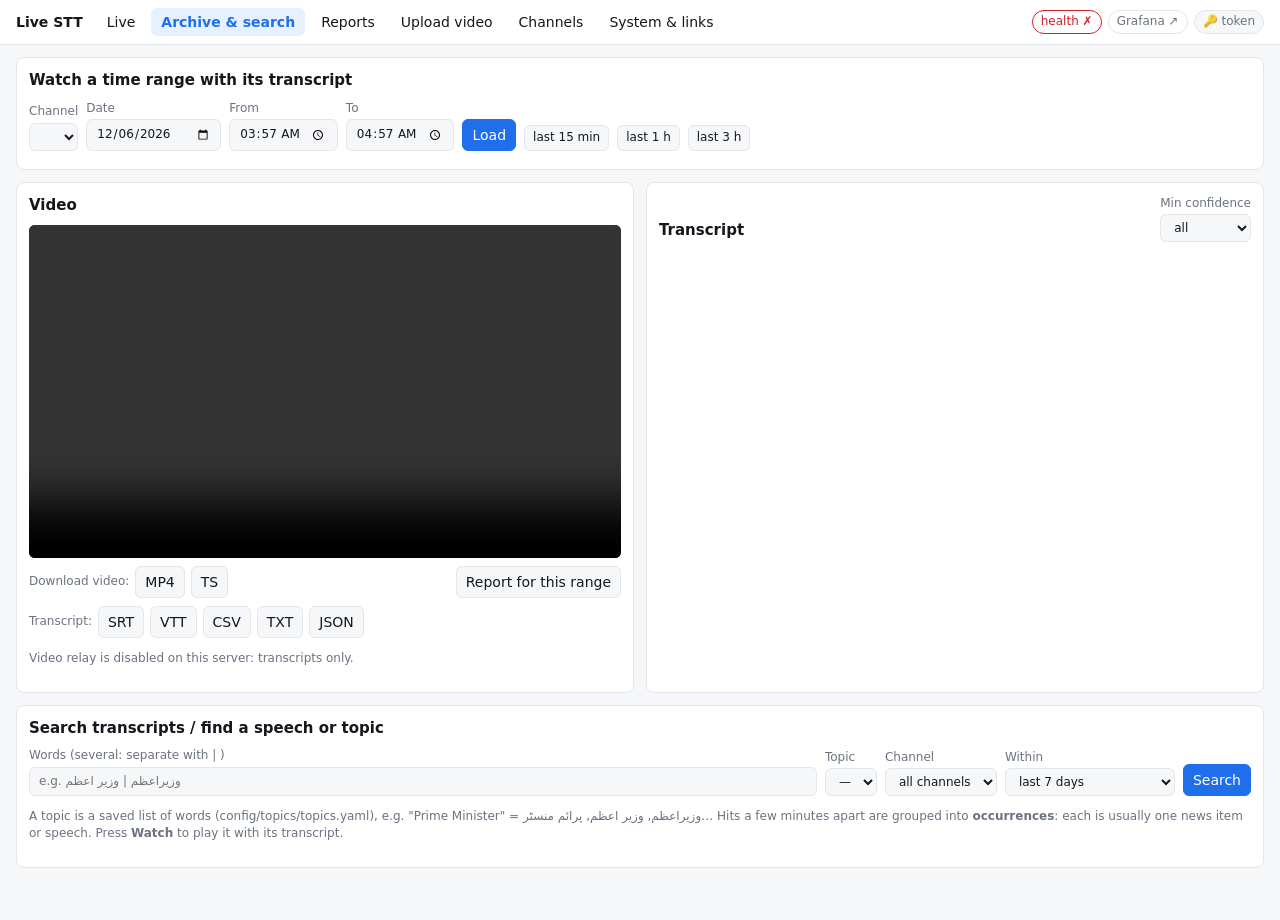
==== ui/archive.html @ d4fa14e3 "v0.2.0: video archive and time-range replay, search topics, reports, uploads, channel management, sy" ====
<!doctype html>
<html lang="en">
<head>
<meta charset="utf-8">
<meta name="viewport" content="width=device-width, initial-scale=1">
<title>Archive &amp; Search</title>
<link href="https://fonts.googleapis.com/css2?family=Noto+Nastaliq+Urdu:wght@400;600&display=swap" rel="stylesheet">
<link rel="stylesheet" href="/ui/common.css">
<script src="/ui/vendor/hls.min.js"></script>
<script src="/ui/common.js"></script>
<style>
  .quick button { font-size: 12px; padding: 3px 8px; }
  .clusters .cl { display: grid; grid-template-columns: minmax(0, 1fr) auto; gap: 8px; align-items: center; padding: 6px 4px; border-bottom: 1px solid var(--line); }
  .clusters .cl .p { font-family: "Noto Nastaliq Urdu", serif; unicode-bidi: plaintext; font-size: 15px; line-height: 2; overflow: hidden; text-overflow: ellipsis; white-space: nowrap; }
  .hits { max-height: 50vh; overflow-y: auto; }
  .cov { font-size: 12px; }
  .tools { display: flex; flex-wrap: wrap; gap: 6px; align-items: center; margin-top: 8px; }
  .tools .grow { flex: 1; }
</style>
</head>
<body>
<div class="wrap">
  <div class="card">
    <h2>Watch a time range with its transcript</h2>
    <div class="row">
      <label>Channel <select id="ch"></select></label>
      <label>Date <input id="date" type="date"></label>
      <label>From <input id="from" type="time"></label>
      <label>To <input id="to" type="time"></label>
      <button id="load" class="primary">Load</button>
      <span class="quick row">
        <button data-q="900">last 15 min</button><button data-q="3600">last 1 h</button>
        <button data-q="10800">last 3 h</button>
      </span>
    </div>
    <div class="cov muted" id="cov" style="margin-top:6px"></div>
  </div>

  <div class="grid2">
    <div class="card">
      <h2 id="vtitle">Video</h2>
      <div class="vid"><video id="video" controls playsinline></video><div class="msg" id="vmsg"></div></div>
      <div class="tools">
        <span class="muted small">Download video:</span>
        <button data-clip="mp4">MP4</button><button data-clip="ts">TS</button>
        <span class="grow"></span>
        <button id="reportBtn" title="Open a report for this channel and time range">Report for this range</button>
      </div>
      <div class="tools">
        <span class="muted small">Transcript:</span>
        <button data-f="srt">SRT</button><button data-f="vtt">VTT</button><button data-f="csv">CSV</button>
        <button data-f="txt">TXT</button><button data-f="json">JSON</button>
      </div>
      <p class="muted small" id="vnote">Pick a channel and a time range. Video is kept for the archive period configured on the server; transcripts are kept in the database.</p>
    </div>
    <div class="card">
      <div class="row" style="justify-content:space-between">
        <h2 id="ttitle" style="margin:0">Transcript</h2>
        <label>Min confidence
          <select id="minconf"><option value="0" selected>all</option><option value="0.8">≥ 80%</option><option value="0.9">≥ 90%</option></select>
        </label>
      </div>
      <div class="small muted" id="tinfo"></div>
      <div class="lines" id="lines"></div>
    </div>
  </div>

  <div class="card">
    <h2>Search transcripts / find a speech or topic</h2>
    <div class="row">
      <label style="flex:2 1 260px">Words (several: separate with | ) <input id="q" dir="auto" placeholder="e.g. وزیراعظم | وزیر اعظم"></label>
      <label>Topic <select id="topic"><option value="">—</option></select></label>
      <label>Channel <select id="sch"><option value="">all channels</option></select></label>
      <label>Within <select id="swin">
        <option value="range">the time range above</option><option value="86400">last 24 h</option>
        <option value="604800" selected>last 7 days</option><option value="">all time</option></select></label>
      <button id="go" class="primary">Search</button>
    </div>
    <p class="small muted">A topic is a saved list of words (config/topics/topics.yaml), e.g. "Prime Minister" = وزیراعظم, وزیر اعظم, پرائم منسٹر… Hits a few minutes apart are grouped into <b>occurrences</b>: each is usually one news item or speech. Press <b>Watch</b> to play it with its transcript.</p>
    <div id="sres"></div>
  </div>
</div>
<script>
"use strict";
nav("archive");
const $ = (id) => document.getElementById(id);
const video = $("video"), lines = $("lines");
const params = new URLSearchParams(location.search);
let hls = null, cur = null, sents = [], terms = [];   // cur = {cid, t0, t1, seekT}

function vmsg(t) { $("vmsg").textContent = t || ""; $("vmsg").style.display = t ? "block" : "none"; }
function setInputs(t0, t1) { const [d, a] = toInputs(t0), [, b] = toInputs(t1); $("date").value = d; $("from").value = a; $("to").value = b; }
function readRange() {
  const t0 = fromInputs($("date").value, $("from").value);
  let t1 = fromInputs($("date").value, $("to").value);
  if (t0 == null || t1 == null) throw new Error("set date, from and to");
  if (t1 <= t0) t1 += 86400;   // e.g. 23:00 → 01:00 crosses midnight
  return [t0, t1];
}

async function init() {
  const cfg = await loadConfig();
  const chans = await channelList();
  for (const sel of [$("ch"), $("sch")]) for (const c of chans) sel.add(new Option(`${c.name} (${c.id})`, c.id));
  try { for (const t of await api("/topics")) $("topic").add(new Option(t.name, t.name)); } catch (e) { /* none */ }
  const ah = (cfg.relay || {}).archive_hours || 0;
  $("vnote").textContent = !(cfg.relay || {}).enabled ? "Video relay is disabled on this server: transcripts only."
    : ah > 0 ? `Video is archived for ${ah} h; transcripts are kept in the database. Range limit ${fmtDur((cfg.relay || {}).max_clip_s)}.`
    : `No video archive configured (relay.archive_hours = 0): only the last ${fmtDur((cfg.relay || {}).window_s)} of video can be replayed.`;
  const ch = params.get("ch"), t = parseFloat(params.get("t")), f = parseFloat(params.get("from")), to = parseFloat(params.get("to"));
  if (ch) $("ch").value = ch;
  if (ch && !isNaN(t)) { setInputs(t - 120, t + 600); load(t); }
  else if (ch && !isNaN(f) && !isNaN(to)) { setInputs(f, to); load(f); }
  else { const now = Date.now() / 1000; setInputs(now - 3600, now); }
  coverage();
}

async function coverage() {
  const cid = $("ch").value; if (!cid) return;
  try {
    const j = await api(`/channels/${encodeURIComponent(cid)}/video/coverage`);
    $("cov").textContent = j.spans.length
      ? "Video available: " + j.spans.slice(-6).map(s => `${fmtDateTime(s.from_utc)} → ${fmtLocal(s.to_utc)}`).join(" · ") + ` (${fmtDur(j.seconds)})`
      : "No archived video for this channel yet.";
  } catch (e) { $("cov").textContent = ""; }
}

async function fetchRows(cid, t0, t1) {   // newest-first pages of ≤ 1000 segments
  let to = t1, all = [];
  for (let page = 0; page < 30; page++) {
    const q = new URLSearchParams({ from: String(t0), to: String(to), limit: "1000" });
    const rows = await api(`/channels/${encodeURIComponent(cid)}/transcripts?${q}`);
    all = rows.concat(all);
    if (rows.length < 1000) break;
    to = rows[0].start_utc;
  }
  const seen = new Map();
  for (const r of all) seen.set(r.segment_id, r);
  return [...seen.values()];
}

async function load(seekT) {
  let t0, t1;
  try { [t0, t1] = readRange(); } catch (e) { toast(e.message, true); return; }
  const cid = $("ch").value;
  if (!cid) { toast("no channel", true); return; }
  cur = { cid, t0, t1 };
  $("vtitle").textContent = `Video · ${cid} · ${fmtDateTime(t0)} → ${fmtLocal(t1)}`;
  history.replaceState(null, "", `?ch=${encodeURIComponent(cid)}&from=${t0}&to=${t1}`);
  // video
  if (hls) { hls.destroy(); hls = null; }
  video.removeAttribute("src"); vmsg("");
  const src = `/hls/${encodeURIComponent(cid)}/archive.m3u8?from=${t0}&to=${t1}`;
  try {
    const r = await fetch(src, { method: "GET" });
    if (!r.ok) { const j = await r.json().catch(() => ({})); vmsg(j.detail || "no video for this range"); }
    else {
      hls = hlsPlay(video, src, vmsg);
      const seek = () => { if (seekT && !hlsSeekEpoch(hls, video, seekT)) vmsg(`no video at ${fmtLocal(seekT)}`); };
      if (hls) hls.once(Hls.Events.LEVEL_LOADED, () => setTimeout(seek, 50)); else video.addEventListener("loadedmetadata", seek, { once: true });
    }
  } catch (e) { vmsg("video unavailable"); }
  // transcript
  $("tinfo").textContent = "loading…";
  try {
    const rows = await fetchRows(cid, t0, t1);
    sents = assemble(rows);
    renderT();
    $("tinfo").textContent = `${sents.length} sentences · ${rows.length} segments` + (rows.length ? "" : " — nothing was transcribed in this range");
    if (seekT) setTimeout(() => markPlaying(lines, seekT), 100);
  } catch (e) { $("tinfo").textContent = "error: " + e.message; }
}
function renderT() {
  const hidden = sentenceRows(lines, sents, {
    terms, minConf: parseFloat($("minconf").value) || 0,
    label: (s) => fmtLocal(s.s),
    onClick: (s) => { if (!hlsSeekEpoch(hls, video, s.s)) vmsg(`no video at ${fmtLocal(s.s)}`); else { vmsg(""); video.play().catch(() => {}); } markPlaying(lines, s.s); },
  });
  if (hidden) $("tinfo").textContent += ` · ${hidden} below the confidence filter hidden`;
}
video.addEventListener("timeupdate", () => { const t = hlsTimeToEpoch(hls, video); if (t) markPlaying(lines, t); });

// buttons
$("load").onclick = () => { terms = []; load(); };
$("ch").onchange = coverage;
$("minconf").onchange = renderT;
for (const b of document.querySelectorAll("[data-q]")) b.onclick = () => { const now = Date.now() / 1000; setInputs(now - +b.dataset.q, now); terms = []; load(); };
for (const b of document.querySelectorAll("[data-clip]")) b.onclick = () => {
  if (!cur) return toast("load a range first", true);
  location.href = `/channels/${encodeURIComponent(cur.cid)}/clip?from=${cur.t0}&to=${cur.t1}&format=${b.dataset.clip}`;
};
for (const b of document.querySelectorAll("[data-f]")) b.onclick = () => {
  if (!cur) return toast("load a range first", true);
  const q = new URLSearchParams({ format: b.dataset.f, from: String(cur.t0), to: String(cur.t1), tz: localTz(), min_conf: $("minconf").value });
  location.href = `/channels/${encodeURIComponent(cur.cid)}/export?${q}`;
};
$("reportBtn").onclick = () => {
  if (!cur) return toast("load a range first", true);
  window.open(`/reports?${new URLSearchParams({ channel: cur.cid, from: String(cur.t0), to: String(cur.t1), tz: localTz(), transcript: "true" })}`, "_blank");
};

// search
async function search() {
  const q = $("q").value.trim(), topic = $("topic").value;
  if (!q && !topic) return toast("type words or pick a topic", true);
  const p = new URLSearchParams({ limit: "1000" });
  if (q) p.set("q", q);
  if (topic) p.set("topic", topic);
  if ($("sch").value) p.set("channel", $("sch").value);
  const w = $("swin").value;
  if (w === "range") { try { const [a, b] = readRange(); p.set("from", a); p.set("to", b); } catch (e) { return toast(e.message, true); } }
  else if (w) p.set("from", String(Date.now() / 1000 - +w));
  const box = $("sres");
  box.textContent = "searching…";
  try {
    const j = await api("/search?" + p);
    terms = (j.terms || []).filter(Boolean);
    box.replaceChildren();
    const h = document.createElement("h3");
    h.textContent = `${j.results.length}${j.truncated ? "+" : ""} matching lines in ${j.clusters.length} occurrence(s)`;
    box.appendChild(h);
    const cl = document.createElement("div"); cl.className = "clusters";
    for (const c of j.clusters.slice(0, 50)) {
      const d = document.createElement("div"); d.className = "cl";
      d.innerHTML = `<div><b></b> <span class="muted small"></span><div class="p" dir="auto"></div></div><button class="primary">▶ Watch</button>`;
      d.querySelector("b").textContent = `${fmtDateTime(c.start_utc)} → ${fmtLocal(c.end_utc)}`;
      d.querySelector(".muted").textContent = `${c.channel_id} · ${c.hits} mention(s) · ${fmtDur(c.end_utc - c.start_utc)}`;
      highlightTerms(d.querySelector(".p"), c.preview, terms);
      d.querySelector("button").onclick = () => watch(c.channel_id, c.start_utc - 30, c.end_utc + 60, c.start_utc);
      cl.appendChild(d);
    }
    box.appendChild(cl);
    const h2 = document.createElement("h3"); h2.textContent = "All matching lines (newest first)"; box.appendChild(h2);
    const hits = document.createElement("div"); hits.className = "hits";
    for (const r of j.results) {
      const s = document.createElement("div"); s.className = "sent";
      s.innerHTML = `<span class="t"><span></span><small></small></span><span class="txt" dir="auto"></span><span class="c"></span>`;
      s.querySelector(".t span").textContent = fmtLocal(r.start_utc);
      s.querySelector(".t small").textContent = new Date(r.start_utc * 1000).toLocaleDateString();
      highlightTerms(s.querySelector(".txt"), r.text_raw, terms);
      s.querySelector(".c").textContent = r.channel_id;
      s.onclick = () => watch(r.channel_id, r.start_utc - 120, r.end_utc + 300, r.start_utc);
      hits.appendChild(s);
    }
    box.appendChild(hits);
  } catch (e) { box.textContent = "error: " + e.message; }
}
function watch(cid, t0, t1, seekT) {
  $("ch").value = cid;
  if (!$("ch").value) { $("ch").add(new Option(cid, cid)); $("ch").value = cid; }
  setInputs(t0, t1);
  window.scrollTo({ top: 0, behavior: "smooth" });
  load(seekT); coverage();
}
$("go").onclick = search;
$("q").addEventListener("keydown", (e) => { if (e.key === "Enter") search(); });
init();
</script>
</body>
</html>
---- ui/common.css ----
/* Shared look for every live-stt page. */
:root {
  --bg: #f6f7f9; --panel: #ffffff; --ink: #14171c; --muted: #6b7280; --line: #e3e6eb;
  --accent: #1f6feb; --ok: #1a7f37; --warn: #9a6700; --bad: #cf222e; --badge: #e7f0ff; --hi: #fff6d6;
}
@media (prefers-color-scheme: dark) {
  :root:not([data-theme="light"]) {
    --bg: #0e1116; --panel: #161b22; --ink: #e6edf3; --muted: #8b949e; --line: #30363d;
    --accent: #4493f8; --ok: #3fb950; --warn: #d29922; --bad: #f85149; --badge: #1b2a44; --hi: #3a3000;
  }
}
:root[data-theme="dark"] {
  --bg: #0e1116; --panel: #161b22; --ink: #e6edf3; --muted: #8b949e; --line: #30363d;
  --accent: #4493f8; --ok: #3fb950; --warn: #d29922; --bad: #f85149; --badge: #1b2a44; --hi: #3a3000;
}
* { box-sizing: border-box; }
body { margin: 0; background: var(--bg); color: var(--ink);
       font: 14px/1.45 system-ui, -apple-system, "Segoe UI", sans-serif; }
a { color: var(--accent); }
input, select, button, textarea { font: inherit; padding: 5px 9px; border: 1px solid var(--line); border-radius: 6px;
                                   background: var(--bg); color: var(--ink); min-width: 0; }
button { cursor: pointer; }
button:hover:not(:disabled) { border-color: var(--accent); }
button.primary { background: var(--accent); border-color: var(--accent); color: #fff; }
button:disabled { opacity: .55; cursor: default; }
nav.top { display: flex; flex-wrap: wrap; gap: 4px 6px; align-items: center; padding: 8px 16px;
          background: var(--panel); border-bottom: 1px solid var(--line); position: sticky; top: 0; z-index: 5; }
nav.top .brand { font-weight: 700; margin-inline-end: 8px; }
nav.top a.tab { text-decoration: none; color: var(--ink); padding: 4px 10px; border-radius: 6px; white-space: nowrap; }
nav.top a.tab:hover { background: var(--bg); }
nav.top a.tab.on { background: var(--badge); color: var(--accent); font-weight: 600; }
nav.top .sp { flex: 1; }
.pill { font-size: 12px; padding: 2px 8px; border-radius: 999px; border: 1px solid var(--line); color: var(--muted); white-space: nowrap; text-decoration: none; }
.pill.ok { color: var(--ok); border-color: var(--ok); }
.pill.bad { color: var(--bad); border-color: var(--bad); }
.pill.warn { color: var(--warn); border-color: var(--warn); }
.wrap { max-width: 1280px; margin: 0 auto; padding: 12px 16px 40px; }
.card { background: var(--panel); border: 1px solid var(--line); border-radius: 8px; padding: 12px; margin-bottom: 12px; min-width: 0; }
.card h2 { font-size: 15px; margin: 0 0 8px; }
.card h3 { font-size: 13px; margin: 12px 0 6px; color: var(--muted); font-weight: 600; }
.row { display: flex; flex-wrap: wrap; gap: 8px; align-items: end; }
.row label { display: flex; flex-direction: column; gap: 2px; font-size: 12px; color: var(--muted); min-width: 0; }
.row label > * { color: var(--ink); }
.muted { color: var(--muted); }
.small { font-size: 12px; }
.err { color: var(--bad); }
.okc { color: var(--ok); }
table.t { border-collapse: collapse; width: 100%; font-variant-numeric: tabular-nums; }
table.t th, table.t td { border-bottom: 1px solid var(--line); padding: 5px 6px; text-align: start; vertical-align: top; }
table.t th { font-size: 12px; color: var(--muted); font-weight: 600; }
.scroll-x { overflow-x: auto; }
.urdu { font-family: "Noto Nastaliq Urdu", serif; font-size: 18px; line-height: 2.1; unicode-bidi: plaintext; }
.grid2 { display: grid; gap: 12px; grid-template-columns: minmax(0, 1fr) minmax(0, 1fr); }
@media (max-width: 900px) { .grid2 { grid-template-columns: minmax(0, 1fr); } }
.vid { position: relative; background: #000; aspect-ratio: 16 / 9; border-radius: 6px; overflow: hidden; }
.vid video { width: 100%; height: 100%; display: block; }
.vid .msg { position: absolute; inset: auto 0 0 0; padding: 4px 8px; font-size: 12px; color: #fff; background: rgba(0,0,0,.6); display: none; }
.sent { display: grid; grid-template-columns: 76px 1fr 44px; gap: 8px; align-items: baseline; padding: 2px 4px; border-radius: 4px; cursor: pointer; }
.sent:hover { background: var(--bg); }
.sent.hi { background: var(--hi); }
.sent .t { font-size: 12px; color: var(--accent); font-variant-numeric: tabular-nums; direction: ltr; display: flex; flex-direction: column; }
.sent .t small { font-size: 10px; color: var(--muted); }
.sent .txt { font-family: "Noto Nastaliq Urdu", serif; font-size: 18px; line-height: 2.1; unicode-bidi: plaintext; min-width: 0; }
.sent .c { font-size: 11px; text-align: end; font-variant-numeric: tabular-nums; }
.c.hiC { color: var(--ok); } .c.midC { color: var(--warn); } .c.loC { color: var(--bad); }
.lowp { text-decoration: underline dotted var(--warn); text-underline-offset: 6px; color: var(--warn); }
mark { background: var(--hi); color: inherit; border-radius: 3px; }
.lines { overflow-y: auto; max-height: 60vh; padding: 2px 0; }
.bar { height: 6px; background: var(--line); border-radius: 3px; overflow: hidden; min-width: 80px; }
.bar > span { display: block; height: 100%; background: var(--accent); }
.toast { position: fixed; inset: auto 16px 16px auto; background: var(--panel); border: 1px solid var(--line);
         border-radius: 8px; padding: 8px 12px; box-shadow: 0 4px 16px rgba(0,0,0,.15); display: none; max-width: min(420px, calc(100vw - 32px)); z-index: 9; }
code { font-size: 12px; background: var(--bg); border: 1px solid var(--line); border-radius: 4px; padding: 0 4px; overflow-wrap: anywhere; }
@media (max-width: 600px) { .sent { grid-template-columns: 60px 1fr 36px; } }
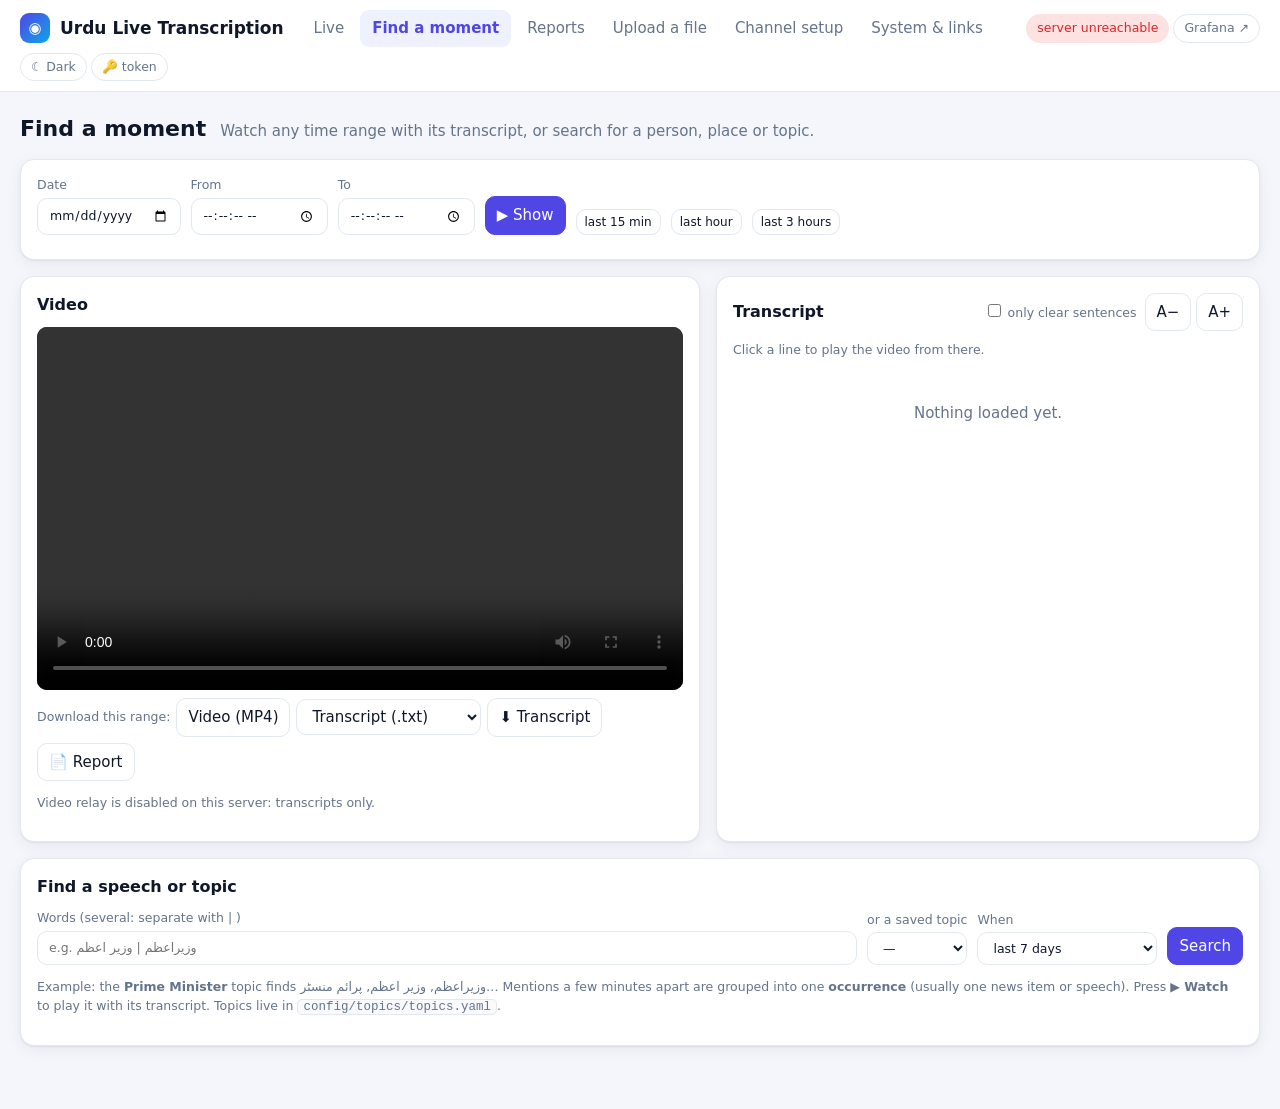
==== commit 15269d2c: "v0.2.4: one-step UDP link entry (web page or make stream), README 3-step guide with architecture and" ====
--- a/ui/archive.html
+++ b/ui/archive.html
@@ -13,6 +13,7 @@
   .clusters .cl { display: grid; grid-template-columns: minmax(0, 1fr) auto; gap: 8px; align-items: center; padding: 6px 4px; border-bottom: 1px solid var(--line); }
   .clusters .cl .p { font-family: "Noto Nastaliq Urdu", serif; unicode-bidi: plaintext; font-size: 15px; line-height: 2; overflow: hidden; text-overflow: ellipsis; white-space: nowrap; }
   .hits { max-height: 50vh; overflow-y: auto; }
+  .clusters .cl .p { font-size: 17px; }
   .cov { font-size: 12px; }
   .tools { display: flex; flex-wrap: wrap; gap: 6px; align-items: center; margin-top: 8px; }
   .tools .grow { flex: 1; }
@@ -20,63 +21,63 @@
 </head>
 <body>
 <div class="wrap">
+  <div class="page-title"><h1>Find a moment</h1><p>Watch any time range with its transcript, or search for a person, place or topic.</p></div>
   <div class="card">
-    <h2>Watch a time range with its transcript</h2>
     <div class="row">
-      <label>Channel <select id="ch"></select></label>
+      <label id="chWrap">Channel <select id="ch"></select></label>
       <label>Date <input id="date" type="date"></label>
-      <label>From <input id="from" type="time"></label>
-      <label>To <input id="to" type="time"></label>
-      <button id="load" class="primary">Load</button>
+      <label>From <input id="from" type="time" step="1"></label>
+      <label>To <input id="to" type="time" step="1"></label>
+      <button id="load" class="primary">▶ Show</button>
       <span class="quick row">
-        <button data-q="900">last 15 min</button><button data-q="3600">last 1 h</button>
-        <button data-q="10800">last 3 h</button>
+        <button data-q="900">last 15 min</button><button data-q="3600">last hour</button>
+        <button data-q="10800">last 3 hours</button>
       </span>
     </div>
-    <div class="cov muted" id="cov" style="margin-top:6px"></div>
+    <div class="cov muted" id="cov" style="margin-top:8px"></div>
   </div>
 
-  <div class="grid2">
+  <div class="split">
     <div class="card">
-      <h2 id="vtitle">Video</h2>
+      <div class="chead"><h2 id="vtitle">Video</h2></div>
       <div class="vid"><video id="video" controls playsinline></video><div class="msg" id="vmsg"></div></div>
       <div class="tools">
-        <span class="muted small">Download video:</span>
-        <button data-clip="mp4">MP4</button><button data-clip="ts">TS</button>
+        <span class="muted small">Download this range:</span>
+        <button data-clip="mp4">Video (MP4)</button>
+        <select id="tf" title="Transcript format">
+          <option value="txt">Transcript (.txt)</option><option value="srt">Subtitles (.srt)</option><option value="vtt">Subtitles (.vtt)</option>
+          <option value="csv">Spreadsheet (.csv)</option><option value="json">JSON</option></select>
+        <button id="tdl">⬇ Transcript</button>
         <span class="grow"></span>
-        <button id="reportBtn" title="Open a report for this channel and time range">Report for this range</button>
+        <button id="reportBtn" title="Open a printable report for this time range">📄 Report</button>
       </div>
-      <div class="tools">
-        <span class="muted small">Transcript:</span>
-        <button data-f="srt">SRT</button><button data-f="vtt">VTT</button><button data-f="csv">CSV</button>
-        <button data-f="txt">TXT</button><button data-f="json">JSON</button>
+      <p class="muted small" id="vnote">Pick a time range and press Show.</p>
+    </div>
+    <div class="card tcard">
+      <div class="chead">
+        <h2 id="ttitle">Transcript</h2>
+        <span class="grow"></span>
+        <label class="small muted"><input type="checkbox" id="onlyClear"> only clear sentences</label>
+        <span><button id="szDown" title="Smaller text">A−</button> <button id="szUp" title="Larger text">A+</button></span>
       </div>
-      <p class="muted small" id="vnote">Pick a channel and a time range. Video is kept for the archive period configured on the server; transcripts are kept in the database.</p>
-    </div>
-    <div class="card">
-      <div class="row" style="justify-content:space-between">
-        <h2 id="ttitle" style="margin:0">Transcript</h2>
-        <label>Min confidence
-          <select id="minconf"><option value="0" selected>all</option><option value="0.8">≥ 80%</option><option value="0.9">≥ 90%</option></select>
-        </label>
-      </div>
-      <div class="small muted" id="tinfo"></div>
-      <div class="lines" id="lines"></div>
+      <div class="small muted" id="tinfo">Click a line to play the video from there.</div>
+      <div class="lines" id="lines"><div class="empty">Nothing loaded yet.</div></div>
     </div>
   </div>
 
-  <div class="card">
-    <h2>Search transcripts / find a speech or topic</h2>
+  <div class="card" id="searchCard">
+    <h2>Find a speech or topic</h2>
     <div class="row">
       <label style="flex:2 1 260px">Words (several: separate with | ) <input id="q" dir="auto" placeholder="e.g. وزیراعظم | وزیر اعظم"></label>
-      <label>Topic <select id="topic"><option value="">—</option></select></label>
-      <label>Channel <select id="sch"><option value="">all channels</option></select></label>
-      <label>Within <select id="swin">
-        <option value="range">the time range above</option><option value="86400">last 24 h</option>
-        <option value="604800" selected>last 7 days</option><option value="">all time</option></select></label>
+      <label>or a saved topic <select id="topic"><option value="">—</option></select></label>
+      <label id="schWrap">Channel <select id="sch"><option value="">all channels</option></select></label>
+      <label>When <select id="swin">
+        <option value="range">the time range above</option><option value="86400">last 24 hours</option>
+        <option value="604800" selected>last 7 days</option><option value="">any time</option></select></label>
       <button id="go" class="primary">Search</button>
     </div>
-    <p class="small muted">A topic is a saved list of words (config/topics/topics.yaml), e.g. "Prime Minister" = وزیراعظم, وزیر اعظم, پرائم منسٹر… Hits a few minutes apart are grouped into <b>occurrences</b>: each is usually one news item or speech. Press <b>Watch</b> to play it with its transcript.</p>
+    <p class="small muted">Example: the <b>Prime Minister</b> topic finds وزیراعظم, وزیر اعظم, پرائم منسٹر… Mentions a few minutes apart are grouped into one <b>occurrence</b>
+      (usually one news item or speech). Press <b>▶ Watch</b> to play it with its transcript. Topics live in <code>config/topics/topics.yaml</code>.</p>
     <div id="sres"></div>
   </div>
 </div>
@@ -100,8 +101,10 @@
 
 async function init() {
   const cfg = await loadConfig();
-  const chans = await channelList();
-  for (const sel of [$("ch"), $("sch")]) for (const c of chans) sel.add(new Option(`${c.name} (${c.id})`, c.id));
+  const { chans, cur: main } = await mainChannel();
+  for (const sel of [$("ch"), $("sch")]) for (const c of chans) sel.add(new Option(c.name, c.id));
+  if (main) $("ch").value = main.id;
+  if (chans.filter(c => c.enabled !== false).length <= 1) { $("chWrap").style.display = "none"; $("schWrap").style.display = "none"; }
   try { for (const t of await api("/topics")) $("topic").add(new Option(t.name, t.name)); } catch (e) { /* none */ }
   const ah = (cfg.relay || {}).archive_hours || 0;
   $("vnote").textContent = !(cfg.relay || {}).enabled ? "Video relay is disabled on this server: transcripts only."
@@ -111,8 +114,9 @@
   if (ch) $("ch").value = ch;
   if (ch && !isNaN(t)) { setInputs(t - 120, t + 600); load(t); }
   else if (ch && !isNaN(f) && !isNaN(to)) { setInputs(f, to); load(f); }
-  else { const now = Date.now() / 1000; setInputs(now - 3600, now); }
+  else if ($("ch").value) { const now = Date.now() / 1000; setInputs(now - 900, now); load(); }   // never open empty
   coverage();
+  if (params.get("q")) { $("q").value = params.get("q"); $("swin").value = "604800"; search(); $("searchCard").scrollIntoView({ behavior: "smooth" }); }
 }
 
 async function coverage() {
@@ -145,7 +149,7 @@
   const cid = $("ch").value;
   if (!cid) { toast("no channel", true); return; }
   cur = { cid, t0, t1 };
-  $("vtitle").textContent = `Video · ${cid} · ${fmtDateTime(t0)} → ${fmtLocal(t1)}`;
+  $("vtitle").textContent = `${fmtDateTime(t0)} → ${fmtLocal(t1)}`;
   history.replaceState(null, "", `?ch=${encodeURIComponent(cid)}&from=${t0}&to=${t1}`);
   // video
   if (hls) { hls.destroy(); hls = null; }
@@ -172,26 +176,30 @@
 }
 function renderT() {
   const hidden = sentenceRows(lines, sents, {
-    terms, minConf: parseFloat($("minconf").value) || 0,
+    terms, minConf: $("onlyClear").checked ? 0.9 : 0,
     label: (s) => fmtLocal(s.s),
     onClick: (s) => { if (!hlsSeekEpoch(hls, video, s.s)) vmsg(`no video at ${fmtLocal(s.s)}`); else { vmsg(""); video.play().catch(() => {}); } markPlaying(lines, s.s); },
   });
   if (hidden) $("tinfo").textContent += ` · ${hidden} below the confidence filter hidden`;
 }
-video.addEventListener("timeupdate", () => { const t = hlsTimeToEpoch(hls, video); if (t) markPlaying(lines, t); });
+let holdA = 0;   // the user scrolled the transcript: stop following the video for 15 s
+for (const ev of ["wheel", "touchmove", "keydown"]) lines.addEventListener(ev, () => { holdA = Date.now() + 15000; }, { passive: true });
+video.addEventListener("timeupdate", () => { const t = hlsTimeToEpoch(hls, video); if (t) markPlaying(lines, t, { scroll: Date.now() > holdA }); });
 
 // buttons
 $("load").onclick = () => { terms = []; load(); };
 $("ch").onchange = coverage;
-$("minconf").onchange = renderT;
+$("onlyClear").onchange = renderT;
+$("szUp").onclick = () => { urduSize(2); };
+$("szDown").onclick = () => { urduSize(-2); };
 for (const b of document.querySelectorAll("[data-q]")) b.onclick = () => { const now = Date.now() / 1000; setInputs(now - +b.dataset.q, now); terms = []; load(); };
 for (const b of document.querySelectorAll("[data-clip]")) b.onclick = () => {
   if (!cur) return toast("load a range first", true);
   location.href = `/channels/${encodeURIComponent(cur.cid)}/clip?from=${cur.t0}&to=${cur.t1}&format=${b.dataset.clip}`;
 };
-for (const b of document.querySelectorAll("[data-f]")) b.onclick = () => {
+$("tdl").onclick = () => {
   if (!cur) return toast("load a range first", true);
-  const q = new URLSearchParams({ format: b.dataset.f, from: String(cur.t0), to: String(cur.t1), tz: localTz(), min_conf: $("minconf").value });
+  const q = new URLSearchParams({ format: $("tf").value, from: String(cur.t0), to: String(cur.t1), tz: localTz(), min_conf: $("onlyClear").checked ? "0.9" : "0" });
   location.href = `/channels/${encodeURIComponent(cur.cid)}/export?${q}`;
 };
 $("reportBtn").onclick = () => {
@@ -224,7 +232,7 @@
       const d = document.createElement("div"); d.className = "cl";
       d.innerHTML = `<div><b></b> <span class="muted small"></span><div class="p" dir="auto"></div></div><button class="primary">▶ Watch</button>`;
       d.querySelector("b").textContent = `${fmtDateTime(c.start_utc)} → ${fmtLocal(c.end_utc)}`;
-      d.querySelector(".muted").textContent = `${c.channel_id} · ${c.hits} mention(s) · ${fmtDur(c.end_utc - c.start_utc)}`;
+      d.querySelector(".muted").textContent = `${c.hits} mention(s) · ${fmtDur(c.end_utc - c.start_utc)}`;
       highlightTerms(d.querySelector(".p"), c.preview, terms);
       d.querySelector("button").onclick = () => watch(c.channel_id, c.start_utc - 30, c.end_utc + 60, c.start_utc);
       cl.appendChild(d);
@@ -238,7 +246,7 @@
       s.querySelector(".t span").textContent = fmtLocal(r.start_utc);
       s.querySelector(".t small").textContent = new Date(r.start_utc * 1000).toLocaleDateString();
       highlightTerms(s.querySelector(".txt"), r.text_raw, terms);
-      s.querySelector(".c").textContent = r.channel_id;
+      s.querySelector(".c").textContent = "";
       s.onclick = () => watch(r.channel_id, r.start_utc - 120, r.end_utc + 300, r.start_utc);
       hits.appendChild(s);
     }
@@ -249,7 +257,7 @@
   $("ch").value = cid;
   if (!$("ch").value) { $("ch").add(new Option(cid, cid)); $("ch").value = cid; }
   setInputs(t0, t1);
-  window.scrollTo({ top: 0, behavior: "smooth" });
+  document.querySelector(".split").scrollIntoView({ behavior: "smooth" });
   load(seekT); coverage();
 }
 $("go").onclick = search;
--- a/ui/common.css
+++ b/ui/common.css
@@ -1,74 +1,145 @@
-/* Shared look for every live-stt page. */
+/* Shared look for every live-stt page. Light by default; the ☀/☾ button in the top bar switches to
+   dark (remembered in this browser). */
 :root {
-  --bg: #f6f7f9; --panel: #ffffff; --ink: #14171c; --muted: #6b7280; --line: #e3e6eb;
-  --accent: #1f6feb; --ok: #1a7f37; --warn: #9a6700; --bad: #cf222e; --badge: #e7f0ff; --hi: #fff6d6;
-}
-@media (prefers-color-scheme: dark) {
-  :root:not([data-theme="light"]) {
-    --bg: #0e1116; --panel: #161b22; --ink: #e6edf3; --muted: #8b949e; --line: #30363d;
-    --accent: #4493f8; --ok: #3fb950; --warn: #d29922; --bad: #f85149; --badge: #1b2a44; --hi: #3a3000;
-  }
+  --bg: #f4f6fb; --panel: #ffffff; --panel2: #f8fafc; --ink: #0f172a; --muted: #64748b; --line: #e2e8f0;
+  --accent: #4f46e5; --accent2: #0ea5e9; --accent-ink: #ffffff; --soft: #eef2ff;
+  --ok: #15803d; --ok-soft: #dcfce7; --warn: #b45309; --warn-soft: #fef3c7; --bad: #dc2626; --bad-soft: #fee2e2;
+  --hi: #fef9c3; --shadow: 0 1px 2px rgba(15, 23, 42, .06), 0 4px 16px rgba(15, 23, 42, .06);
+  --radius: 14px; --urdu-size: 22px;
+  color-scheme: light;
 }
 :root[data-theme="dark"] {
-  --bg: #0e1116; --panel: #161b22; --ink: #e6edf3; --muted: #8b949e; --line: #30363d;
-  --accent: #4493f8; --ok: #3fb950; --warn: #d29922; --bad: #f85149; --badge: #1b2a44; --hi: #3a3000;
+  --bg: #0b1020; --panel: #121a2e; --panel2: #0f1628; --ink: #e5e9f5; --muted: #94a3b8; --line: #23304d;
+  --accent: #818cf8; --accent2: #38bdf8; --accent-ink: #0b1020; --soft: #1e2547;
+  --ok: #4ade80; --ok-soft: #12321f; --warn: #fbbf24; --warn-soft: #3a2a07; --bad: #f87171; --bad-soft: #3b1414;
+  --hi: #3a3410; --shadow: 0 1px 2px rgba(0, 0, 0, .4), 0 4px 16px rgba(0, 0, 0, .3);
+  color-scheme: dark;
 }
 * { box-sizing: border-box; }
+[hidden] { display: none !important; }
+html { -webkit-text-size-adjust: 100%; }
 body { margin: 0; background: var(--bg); color: var(--ink);
-       font: 14px/1.45 system-ui, -apple-system, "Segoe UI", sans-serif; }
-a { color: var(--accent); }
-input, select, button, textarea { font: inherit; padding: 5px 9px; border: 1px solid var(--line); border-radius: 6px;
-                                   background: var(--bg); color: var(--ink); min-width: 0; }
-button { cursor: pointer; }
+       font: 15px/1.5 "Inter", system-ui, -apple-system, "Segoe UI", Roboto, sans-serif; }
+a { color: var(--accent); text-decoration: none; }
+a:hover { text-decoration: underline; }
+input, select, button, textarea { font: inherit; padding: 7px 11px; border: 1px solid var(--line); border-radius: 10px;
+                                   background: var(--panel); color: var(--ink); min-width: 0; }
+input:focus, select:focus, textarea:focus { outline: 2px solid var(--soft); border-color: var(--accent); }
+button { cursor: pointer; font-weight: 500; transition: border-color .15s, background .15s; }
 button:hover:not(:disabled) { border-color: var(--accent); }
-button.primary { background: var(--accent); border-color: var(--accent); color: #fff; }
+button.primary { background: var(--accent); border-color: var(--accent); color: var(--accent-ink); }
+button.primary:hover:not(:disabled) { filter: brightness(1.08); }
+button.ghost { background: transparent; }
 button:disabled { opacity: .55; cursor: default; }
-nav.top { display: flex; flex-wrap: wrap; gap: 4px 6px; align-items: center; padding: 8px 16px;
+
+/* ---- top bar */
+nav.top { display: flex; flex-wrap: wrap; gap: 6px 4px; align-items: center; padding: 10px 20px;
           background: var(--panel); border-bottom: 1px solid var(--line); position: sticky; top: 0; z-index: 5; }
-nav.top .brand { font-weight: 700; margin-inline-end: 8px; }
-nav.top a.tab { text-decoration: none; color: var(--ink); padding: 4px 10px; border-radius: 6px; white-space: nowrap; }
-nav.top a.tab:hover { background: var(--bg); }
-nav.top a.tab.on { background: var(--badge); color: var(--accent); font-weight: 600; }
+nav.top .brand { display: flex; min-width: 0; align-items: center; gap: 10px; font-weight: 700; font-size: 17px; margin-inline-end: 14px; color: var(--ink); }
+nav.top .brand .logo { width: 30px; height: 30px; border-radius: 9px; display: grid; place-items: center; color: #fff; font-size: 15px;
+                       background: linear-gradient(135deg, var(--accent), var(--accent2)); }
+nav.top a.tab { color: var(--muted); padding: 7px 12px; border-radius: 9px; white-space: nowrap; font-weight: 500; }
+nav.top a.tab:hover { background: var(--panel2); color: var(--ink); text-decoration: none; }
+nav.top a.tab.on { background: var(--soft); color: var(--accent); font-weight: 600; }
 nav.top .sp { flex: 1; }
-.pill { font-size: 12px; padding: 2px 8px; border-radius: 999px; border: 1px solid var(--line); color: var(--muted); white-space: nowrap; text-decoration: none; }
-.pill.ok { color: var(--ok); border-color: var(--ok); }
-.pill.bad { color: var(--bad); border-color: var(--bad); }
-.pill.warn { color: var(--warn); border-color: var(--warn); }
-.wrap { max-width: 1280px; margin: 0 auto; padding: 12px 16px 40px; }
-.card { background: var(--panel); border: 1px solid var(--line); border-radius: 8px; padding: 12px; margin-bottom: 12px; min-width: 0; }
-.card h2 { font-size: 15px; margin: 0 0 8px; }
-.card h3 { font-size: 13px; margin: 12px 0 6px; color: var(--muted); font-weight: 600; }
-.row { display: flex; flex-wrap: wrap; gap: 8px; align-items: end; }
-.row label { display: flex; flex-direction: column; gap: 2px; font-size: 12px; color: var(--muted); min-width: 0; }
+.pill { font-size: 12.5px; padding: 4px 10px; border-radius: 999px; border: 1px solid var(--line); color: var(--muted);
+        white-space: nowrap; background: var(--panel); font-weight: 500; }
+a.pill:hover { text-decoration: none; border-color: var(--accent); }
+.pill.ok { color: var(--ok); border-color: transparent; background: var(--ok-soft); }
+.pill.bad { color: var(--bad); border-color: transparent; background: var(--bad-soft); }
+.pill.warn { color: var(--warn); border-color: transparent; background: var(--warn-soft); }
+.dot { display: inline-block; width: 8px; height: 8px; border-radius: 50%; background: currentColor; margin-inline-end: 6px; vertical-align: 1px; }
+.pill.ok .dot { animation: pulse 1.6s infinite; }
+@keyframes pulse { 50% { opacity: .35; } }
+
+/* ---- layout */
+.wrap { max-width: 1440px; margin: 0 auto; padding: 18px 20px 48px; overflow-x: clip; }
+.card { background: var(--panel); border: 1px solid var(--line); border-radius: var(--radius); padding: 16px; margin-bottom: 16px;
+        min-width: 0; box-shadow: var(--shadow); }
+.card h2 { font-size: 16px; margin: 0 0 10px; }
+.card h3 { font-size: 13px; margin: 14px 0 6px; color: var(--muted); font-weight: 600; text-transform: uppercase; letter-spacing: .03em; }
+.page-title { display: flex; flex-wrap: wrap; gap: 6px 14px; align-items: baseline; margin: 2px 0 14px; }
+.page-title h1 { font-size: 22px; margin: 0; }
+.page-title p { margin: 0; color: var(--muted); }
+.row { display: flex; flex-wrap: wrap; gap: 10px; align-items: end; }
+.row label { display: flex; flex-direction: column; gap: 3px; font-size: 12.5px; color: var(--muted); min-width: 0; font-weight: 500; }
 .row label > * { color: var(--ink); }
 .muted { color: var(--muted); }
-.small { font-size: 12px; }
+.small { font-size: 12.5px; }
 .err { color: var(--bad); }
 .okc { color: var(--ok); }
 table.t { border-collapse: collapse; width: 100%; font-variant-numeric: tabular-nums; }
-table.t th, table.t td { border-bottom: 1px solid var(--line); padding: 5px 6px; text-align: start; vertical-align: top; }
+table.t th, table.t td { border-bottom: 1px solid var(--line); padding: 7px 8px; text-align: start; vertical-align: top; }
 table.t th { font-size: 12px; color: var(--muted); font-weight: 600; }
 .scroll-x { overflow-x: auto; }
-.urdu { font-family: "Noto Nastaliq Urdu", serif; font-size: 18px; line-height: 2.1; unicode-bidi: plaintext; }
-.grid2 { display: grid; gap: 12px; grid-template-columns: minmax(0, 1fr) minmax(0, 1fr); }
+
+/* Video left, transcript right; the transcript takes exactly the video card's height. */
+.split { display: grid; gap: 16px; grid-template-columns: minmax(0, 1.25fr) minmax(0, 1fr); align-items: stretch; margin-bottom: 16px; }
+.split > .card { margin-bottom: 0; }
+.split .tcard { contain: size; display: flex; flex-direction: column; padding-bottom: 8px; }
+.split .tcard .lines { flex: 1 1 0; min-height: 0; max-height: none; }
+@media (max-width: 1000px) {
+  .split { grid-template-columns: minmax(0, 1fr); }
+  .split .tcard { contain: none; height: 70vh; }
+}
+.grid2 { display: grid; gap: 16px; grid-template-columns: minmax(0, 1fr) minmax(0, 1fr); }
 @media (max-width: 900px) { .grid2 { grid-template-columns: minmax(0, 1fr); } }
-.vid { position: relative; background: #000; aspect-ratio: 16 / 9; border-radius: 6px; overflow: hidden; }
+.chead { display: flex; flex-wrap: wrap; gap: 8px; align-items: center; margin-bottom: 10px; }
+.chead h2 { margin: 0; }
+.chead .grow { flex: 1; }
+
+/* ---- video */
+.vid { position: relative; background: #000; aspect-ratio: 16 / 9; border-radius: 10px; overflow: hidden; }
 .vid video { width: 100%; height: 100%; display: block; }
-.vid .msg { position: absolute; inset: auto 0 0 0; padding: 4px 8px; font-size: 12px; color: #fff; background: rgba(0,0,0,.6); display: none; }
-.sent { display: grid; grid-template-columns: 76px 1fr 44px; gap: 8px; align-items: baseline; padding: 2px 4px; border-radius: 4px; cursor: pointer; }
-.sent:hover { background: var(--bg); }
-.sent.hi { background: var(--hi); }
-.sent .t { font-size: 12px; color: var(--accent); font-variant-numeric: tabular-nums; direction: ltr; display: flex; flex-direction: column; }
-.sent .t small { font-size: 10px; color: var(--muted); }
-.sent .txt { font-family: "Noto Nastaliq Urdu", serif; font-size: 18px; line-height: 2.1; unicode-bidi: plaintext; min-width: 0; }
-.sent .c { font-size: 11px; text-align: end; font-variant-numeric: tabular-nums; }
+.vid .msg { position: absolute; inset: auto 0 0 0; padding: 6px 10px; font-size: 13px; color: #fff; background: rgba(0,0,0,.65); display: none; }
+.vid .badge { position: absolute; top: 10px; inset-inline-start: 10px; font-size: 12px; font-weight: 700; letter-spacing: .05em;
+              padding: 3px 9px; border-radius: 6px; color: #fff; background: #dc2626; display: none; }
+.vid .badge.replay { background: #334155; }
+
+/* ---- metric cards */
+.metrics { display: grid; gap: 14px; grid-template-columns: repeat(auto-fit, minmax(190px, 1fr)); margin-bottom: 16px; }
+.metric { background: var(--panel); border: 1px solid var(--line); border-radius: var(--radius); padding: 14px 16px; box-shadow: var(--shadow); min-width: 0; }
+.metric .k { font-size: 12.5px; color: var(--muted); font-weight: 600; text-transform: uppercase; letter-spacing: .03em; }
+.metric .v { font-size: 30px; font-weight: 700; margin: 2px 0; font-variant-numeric: tabular-nums; line-height: 1.2; }
+.metric .h { font-size: 12.5px; color: var(--muted); }
+.metric.good .v { color: var(--ok); } .metric.mid .v { color: var(--warn); } .metric.bad .v { color: var(--bad); }
+
+/* ---- transcript lines */
+.urdu { font-family: "Noto Nastaliq Urdu", "Jameel Noori Nastaleeq", "Noto Naskh Arabic", serif; font-size: 18px; line-height: 2.1; unicode-bidi: plaintext; }
+.lines { position: relative; overflow-y: auto; max-height: 60vh; padding: 2px 2px; }
+.sent { display: grid; grid-template-columns: 82px minmax(0, 1fr) 46px; gap: 10px; align-items: baseline; padding: 6px 8px;
+        border-radius: 10px; cursor: pointer; border-bottom: 1px solid var(--line); }
+.sent:last-child { border-bottom: 0; }
+.sent:hover { background: var(--panel2); }
+.sent.hi { background: var(--soft); box-shadow: inset 4px 0 0 var(--accent); }
+.sent.hi.waiting { box-shadow: inset 4px 0 0 var(--muted); }
+.sent .cw { background: var(--hi); border-radius: 4px; box-shadow: 0 0 0 2px var(--hi); }
+.sent .t { font-size: 13px; color: var(--accent); font-variant-numeric: tabular-nums; direction: ltr; display: flex; flex-direction: column; font-weight: 600; }
+.sent .t small { font-size: 11px; color: var(--muted); font-weight: 400; }
+.sent .txt { font-family: "Noto Nastaliq Urdu", "Jameel Noori Nastaleeq", "Noto Naskh Arabic", serif; font-size: var(--urdu-size);
+             line-height: 2.15; unicode-bidi: plaintext; min-width: 0; text-align: start; }
+.sent .c { font-size: 12px; text-align: end; font-variant-numeric: tabular-nums; font-weight: 600; }
 .c.hiC { color: var(--ok); } .c.midC { color: var(--warn); } .c.loC { color: var(--bad); }
-.lowp { text-decoration: underline dotted var(--warn); text-underline-offset: 6px; color: var(--warn); }
-mark { background: var(--hi); color: inherit; border-radius: 3px; }
-.lines { overflow-y: auto; max-height: 60vh; padding: 2px 0; }
+.lowp { text-decoration: underline dotted var(--warn); text-underline-offset: 7px; }
+mark { background: var(--hi); color: inherit; border-radius: 3px; padding: 0 2px; }
+.empty { color: var(--muted); text-align: center; padding: 40px 12px; }
 .bar { height: 6px; background: var(--line); border-radius: 3px; overflow: hidden; min-width: 80px; }
 .bar > span { display: block; height: 100%; background: var(--accent); }
+
+/* ---- help strip */
+.help { display: grid; gap: 12px; grid-template-columns: repeat(auto-fit, minmax(230px, 1fr)); }
+.help div { display: flex; gap: 10px; align-items: flex-start; font-size: 13.5px; color: var(--muted); }
+.help b { color: var(--ink); }
+.help .n { flex: none; width: 24px; height: 24px; border-radius: 50%; background: var(--soft); color: var(--accent); display: grid; place-items: center; font-weight: 700; font-size: 12px; }
+
 .toast { position: fixed; inset: auto 16px 16px auto; background: var(--panel); border: 1px solid var(--line);
-         border-radius: 8px; padding: 8px 12px; box-shadow: 0 4px 16px rgba(0,0,0,.15); display: none; max-width: min(420px, calc(100vw - 32px)); z-index: 9; }
-code { font-size: 12px; background: var(--bg); border: 1px solid var(--line); border-radius: 4px; padding: 0 4px; overflow-wrap: anywhere; }
-@media (max-width: 600px) { .sent { grid-template-columns: 60px 1fr 36px; } }
+         border-radius: 12px; padding: 10px 14px; box-shadow: var(--shadow); display: none; max-width: min(420px, calc(100vw - 32px)); z-index: 9; }
+code { font-size: 12.5px; background: var(--panel2); border: 1px solid var(--line); border-radius: 5px; padding: 0 5px; overflow-wrap: anywhere; }
+@media (max-width: 600px) {
+  .wrap { padding: 12px 12px 40px; }
+  nav.top { padding: 8px 12px; }
+  .sent { grid-template-columns: 62px minmax(0, 1fr) 38px; gap: 6px; }
+  :root { --urdu-size: 19px; }
+}
+.tools { display: flex; flex-wrap: wrap; gap: 8px; align-items: center; margin-top: 10px; }
+.tools .grow { flex: 1; }
